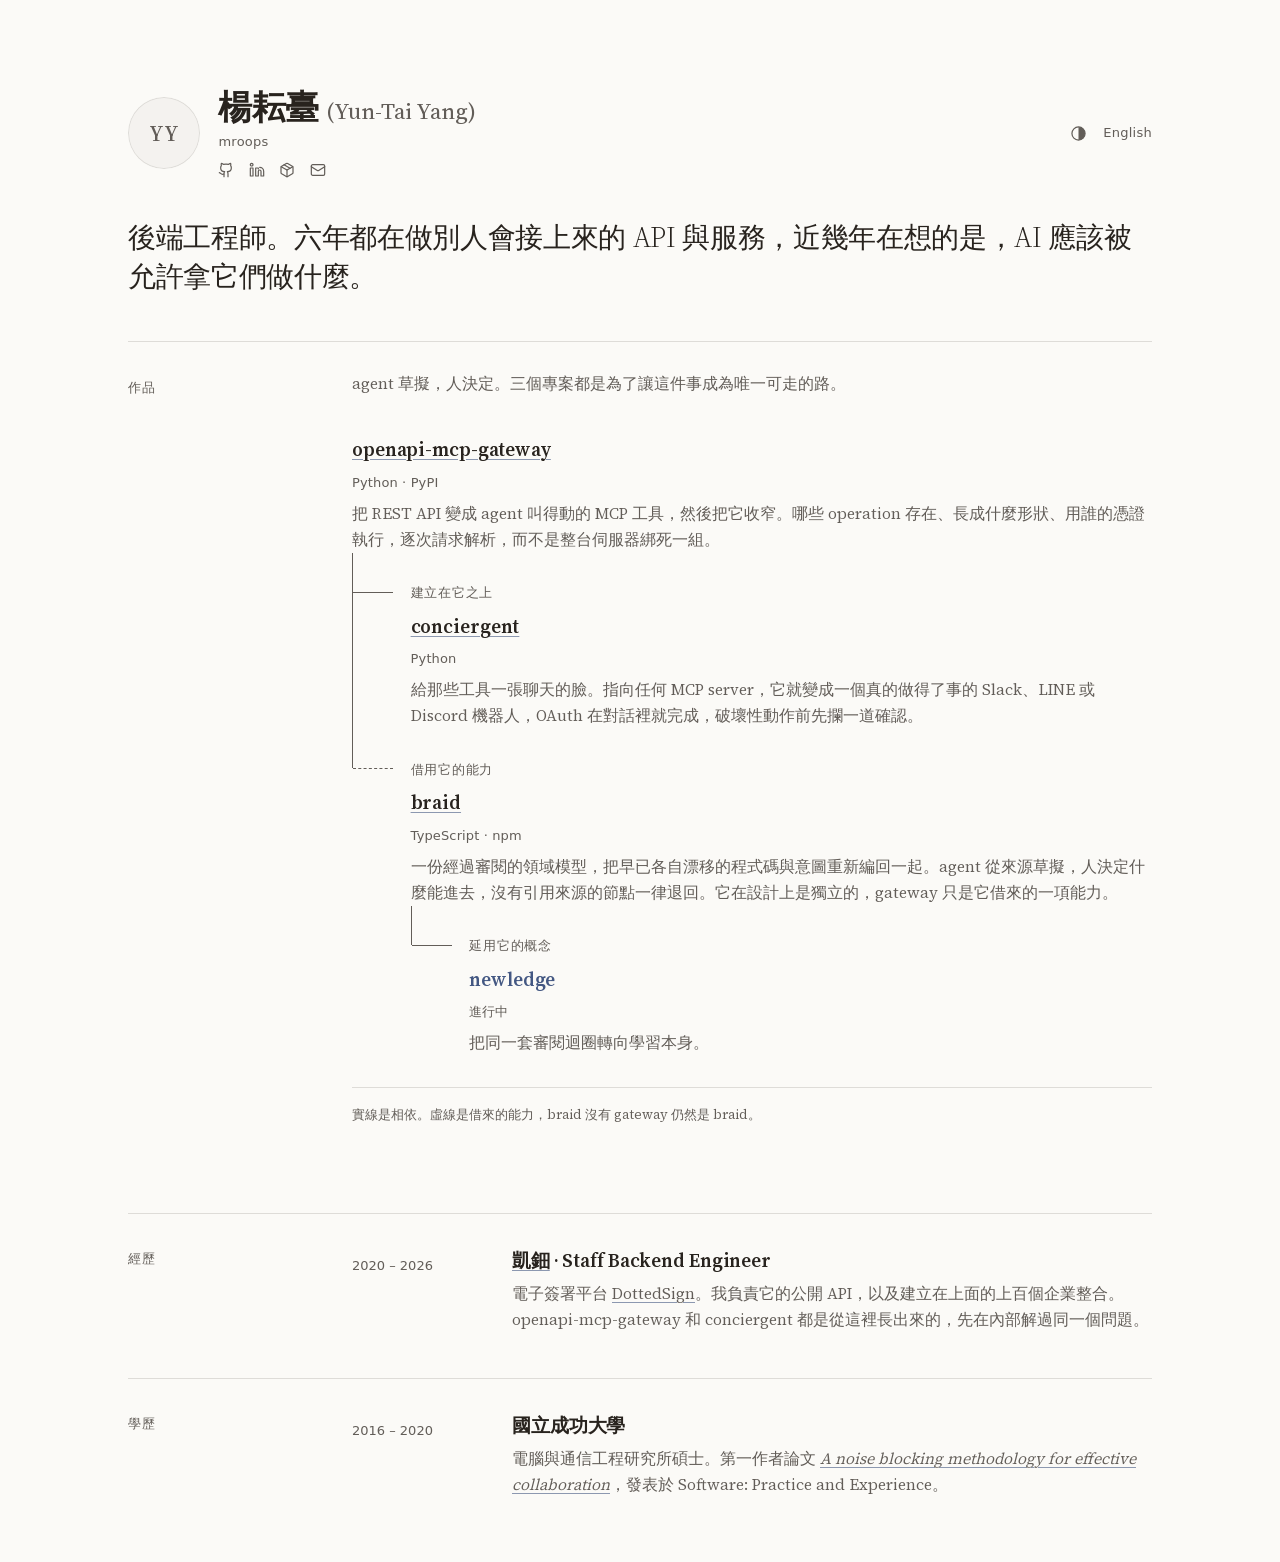
==== zh.html @ ad45bd2e "feat: replace the placeholder page with the site The page this replaces referenced a style.css that " ====
<!DOCTYPE html>
<html lang="zh-Hant">
<head>
<meta charset="utf-8">
<meta name="viewport" content="width=device-width, initial-scale=1">
<title>楊耘臺</title>
<meta name="description" content="後端工程師。六年都在做別人會接上來的 API 與服務，近幾年在想的是，AI 應該被允許拿它們做什麼。">
<link rel="icon" href="favicon.svg" type="image/svg+xml">
<link rel="alternate" hreflang="en" href="https://mroops.dev/">
<link rel="alternate" hreflang="zh-Hant" href="https://mroops.dev/zh.html">
<link rel="preload" href="fonts/source-serif-4-latin.woff2" as="font" type="font/woff2" crossorigin>
<script>
	// Runs before first paint so a pinned theme never flashes the other one.
	try { document.documentElement.dataset.theme = localStorage.getItem('theme') || '' } catch {}
</script>
<link rel="stylesheet" href="style.css">
</head>
<body>
<main class="page">

	<header class="masthead">
		<div class="identity">
			<div class="avatar" role="img" aria-label="楊耘臺">YY</div>
			<div>
				<h1 class="name">楊耘臺 <span class="name-latin">(Yun-Tai Yang)</span></h1>
				<span class="handle">mroops</span>
				<nav class="elsewhere">
					<a href="https://github.com/mroops0111" aria-label="GitHub"><svg viewBox="0 0 24 24" fill="none" stroke="currentColor" stroke-width="1.8" stroke-linecap="round" stroke-linejoin="round" aria-hidden="true"><path d="M15 22v-4a4.8 4.8 0 0 0-1-3.5c3 0 6-2 6-5.5.08-1.25-.27-2.48-1-3.5.28-1.15.28-2.35 0-3.5 0 0-1 0-3 1.5-2.64-.5-5.36-.5-8 0C6 2 5 2 5 2c-.3 1.15-.3 2.35 0 3.5A5.4 5.4 0 0 0 4 9c0 3.5 3 5.5 6 5.5-.39.49-.68 1.05-.85 1.65-.17.6-.22 1.23-.15 1.85v4"/><path d="M9 18c-4.51 2-5-2-7-2"/></svg></a>
					<a href="https://www.linkedin.com/in/yun-tai-yang-b238891b6/" aria-label="LinkedIn"><svg viewBox="0 0 24 24" fill="none" stroke="currentColor" stroke-width="1.8" stroke-linecap="round" stroke-linejoin="round" aria-hidden="true"><path d="M16 8a6 6 0 0 1 6 6v7h-4v-7a2 2 0 0 0-4 0v7h-4V9h4v1.5"/><rect width="4" height="12" x="2" y="9"/><circle cx="4" cy="4" r="2"/></svg></a>
					<a href="https://pypi.org/user/mroops0111/" aria-label="PyPI"><svg viewBox="0 0 24 24" fill="none" stroke="currentColor" stroke-width="1.8" stroke-linecap="round" stroke-linejoin="round" aria-hidden="true"><path d="m7.5 4.27 9 5.15"/><path d="M21 8a2 2 0 0 0-1-1.73l-7-4a2 2 0 0 0-2 0l-7 4A2 2 0 0 0 3 8v8a2 2 0 0 0 1 1.73l7 4a2 2 0 0 0 2 0l7-4A2 2 0 0 0 21 16Z"/><path d="m3.3 7 8.7 5 8.7-5"/><path d="M12 22V12"/></svg></a>
					<a href="mailto:mroops0111@gmail.com" aria-label="Email"><svg viewBox="0 0 24 24" fill="none" stroke="currentColor" stroke-width="1.8" stroke-linecap="round" stroke-linejoin="round" aria-hidden="true"><rect width="20" height="16" x="2" y="4" rx="2"/><path d="m22 7-8.97 5.7a1.94 1.94 0 0 1-2.06 0L2 7"/></svg></a>
				</nav>
			</div>
		</div>
		<div class="controls">
			<button class="theme" type="button" aria-label="Switch colour theme">
				<svg viewBox="0 0 16 16" width="15" height="15" aria-hidden="true">
					<circle cx="8" cy="8" r="7" fill="none" stroke="currentColor" stroke-width="1.3"/>
					<path d="M8 1a7 7 0 0 1 0 14z" fill="currentColor"/>
				</svg>
			</button>
			<a class="lang" href="./" hreflang="en">English</a>
		</div>
	</header>

	<p class="lede">後端工程師。六年都在做別人會接上來的 API 與服務，近幾年在想的是，AI 應該被允許拿它們做什麼。</p>

	<section class="section">
		<h2 class="section-label">作品</h2>

		<div class="section-body">
			<p class="framing">agent 草擬，人決定。三個專案都是為了讓這件事成為唯一可走的路。</p>

		<figure class="tree">
			<p class="tree-name"><a href="https://github.com/mroops0111/openapi-mcp-gateway">openapi-mcp-gateway</a></p>
			<p class="tree-note">Python &middot; PyPI</p>
			<p class="tree-role">把 REST API 變成 agent 叫得動的 MCP 工具，然後把它收窄。哪些 operation 存在、長成什麼形狀、用誰的憑證執行，逐次請求解析，而不是整台伺服器綁死一組。</p>

			<ul class="tree-branch">
				<li class="tree-item">
					<p class="tree-verb">建立在它之上</p>
					<p class="tree-name"><a href="https://github.com/mroops0111/conciergent">conciergent</a></p>
					<p class="tree-note">Python</p>
					<p class="tree-role">給那些工具一張聊天的臉。指向任何 MCP server，它就變成一個真的做得了事的 Slack、LINE 或 Discord 機器人，OAuth 在對話裡就完成，破壞性動作前先攔一道確認。</p>
				</li>
				<li class="tree-item tree-item--borrowed">
					<p class="tree-verb">借用它的能力</p>
					<p class="tree-name"><a href="https://github.com/mroops0111/braid">braid</a></p>
					<p class="tree-note">TypeScript &middot; npm</p>
					<p class="tree-role">一份經過審閱的領域模型，把早已各自漂移的程式碼與意圖重新編回一起。agent 從來源草擬，人決定什麼能進去，沒有引用來源的節點一律退回。它在設計上是獨立的，gateway 只是它借來的一項能力。</p>

					<ul class="tree-branch">
						<li class="tree-item tree-item--pending">
							<p class="tree-verb">延用它的概念</p>
							<p class="tree-name">newledge</p>
							<p class="tree-note">進行中</p>
							<p class="tree-role">把同一套審閱迴圈轉向學習本身。</p>
						</li>
					</ul>
				</li>
			</ul>

			<figcaption class="tree-foot">實線是相依。虛線是借來的能力，braid 沒有 gateway 仍然是 braid。</figcaption>
		</figure>



		</div>

	</section>

	<section class="section">
		<h2 class="section-label">經歷</h2>

		<div class="section-body">
			<div class="role">
				<p class="role-when">2020 &ndash; 2026</p>
				<div>
					<p class="role-where"><a href="https://www.kdan.com/">凱鈿</a> &middot; Staff Backend Engineer</p>
					<p class="role-what">電子簽署平台 <a href="https://www.dottedsign.com/">DottedSign</a>。我負責它的公開 API，以及建立在上面的上百個企業整合。openapi-mcp-gateway 和 conciergent 都是從這裡長出來的，先在內部解過同一個問題。</p>
				</div>
			</div>

		</div>
	</section>


	<section class="section">
		<h2 class="section-label">學歷</h2>

		<div class="section-body">
			<div class="role">
				<p class="role-when">2016 &ndash; 2020</p>
				<div>
					<p class="role-where">國立成功大學</p>
					<p class="role-what">電腦與通信工程研究所碩士。第一作者論文 <a href="https://doi.org/10.1002/spe.3304"><cite>A noise blocking methodology for effective collaboration</cite></a>，發表於 Software: Practice and Experience。</p>
				</div>
			</div>
		</div>
	</section>


</main>

<script>
	document.querySelector('.theme').addEventListener('click', () => {
		const root = document.documentElement
		const system = matchMedia('(prefers-color-scheme: dark)').matches ? 'dark' : 'light'
		const next = (root.dataset.theme || system) === 'dark' ? 'light' : 'dark'
		root.dataset.theme = next
		try { localStorage.setItem('theme', next) } catch {}
	})
</script>
</body>
</html>
---- style.css ----
/* Source Serif 4, variable weight 300-700, self-hosted so the page makes no third-party request.
   The latin-ext subset only downloads when a character in its range actually appears. */
@font-face {
	font-family: 'Source Serif 4';
	font-style: normal;
	font-weight: 300 700;
	font-display: swap;
	src: url(fonts/source-serif-4-latin.woff2) format('woff2');
	unicode-range: U+0000-00FF, U+0131, U+0152-0153, U+02BB-02BC, U+02C6, U+02DA, U+02DC,
		U+0304, U+0308, U+0329, U+2000-206F, U+20AC, U+2122, U+2191, U+2193, U+2212, U+2215, U+FEFF, U+FFFD;
}

@font-face {
	font-family: 'Source Serif 4';
	font-style: normal;
	font-weight: 300 700;
	font-display: swap;
	src: url(fonts/source-serif-4-latin-ext.woff2) format('woff2');
	unicode-range: U+0100-02BA, U+02BD-02C5, U+02C7-02CC, U+02CE-02D7, U+02DD-02FF, U+0304,
		U+0308, U+0329, U+1D00-1DBF, U+1E00-1E9F, U+1EF2-1EFF, U+2020, U+20A0-20AB, U+20AD-20C0,
		U+2113, U+2C60-2C7F, U+A720-A7FF;
}

/* Warm paper rather than pure white, warm ink rather than pure black. The difference is small
   per token and decisive in aggregate, it is what separates a considered page from a default one.

   Each pair is light first, dark second. Chroma rises and lightness inverts between them, but the
   hue stays the same number, because a dark mode that shifts hue reads as a different site. */
:root {
	--paper: light-dark(oklch(0.985 0.004 85), oklch(0.185 0.008 70));
	--paper-sunk: light-dark(oklch(0.962 0.005 85), oklch(0.225 0.008 70));
	--ink: light-dark(oklch(0.26 0.012 65), oklch(0.925 0.006 80));
	--ink-soft: light-dark(oklch(0.48 0.010 65), oklch(0.695 0.008 75));
	--rule: light-dark(oklch(0.895 0.006 80), oklch(0.305 0.008 70));
	--accent: light-dark(oklch(0.46 0.075 265), oklch(0.775 0.070 265));

	--page: 80%;
	--page-max: 82rem;
	--gutter: 11rem;
	--step: 1.75rem;

	/* The two portraits live here so that pointing them at an external host is a one-line edit. */
	--avatar: url(avatar.jpg);
	--avatar-alt: url(avatar-ai.jpg);

	--t-meta: 0.8125rem;
	--t-small: 0.9844rem;
	--t-body: 1.1875rem;
	--t-title: 1.75rem;
	--t-name: 2.125rem;

	color-scheme: light dark;
}

/* Left alone, color-scheme follows the system. The button pins it, and light-dark() above resolves
   against whichever of the three states is in force, so no token is ever written twice. */
:root[data-theme='light'] {
	color-scheme: light;
}

:root[data-theme='dark'] {
	color-scheme: dark;
}

* {
	box-sizing: border-box;
}

body {
	margin: 0;
	padding: 0;
	background: var(--paper);
	color: var(--ink);
	font-family: 'Source Serif 4', Charter, 'Bitstream Charter', Cambria, Georgia, serif;
	font-size: var(--t-body);
	font-weight: 380;
	line-height: 1.7;
	-webkit-font-smoothing: antialiased;
	text-rendering: optimizeLegibility;
}

/* The Latin face still leads, so English words inside a Chinese sentence stay in Source Serif.
   The CJK fallbacks run modern serif first and land on a modern sans rather than on MingLiU. */
body:lang(zh-Hant) {
	font-family: 'Source Serif 4', 'Noto Serif TC', 'Source Han Serif TC', 'Songti TC',
		'PingFang TC', 'Microsoft JhengHei', sans-serif;
	line-height: 1.95;
}

.page {
	width: min(var(--page), var(--page-max));
	margin: 0 auto;
	padding: 5.5rem 0 4rem;
}

/* Below this the left gutter has nowhere to go, so the whole page collapses to one column and the
   side padding comes back. The prose cap stops mattering because the viewport is the cap. */
@media (max-width: 52rem) {
	.page {
		width: auto;
		padding: 3.5rem 1.5rem 4rem;
	}
}

/* The accent exists only here. A link has to read as a link, and this is the single place on the
   page where colour earns its keep, so the underline carries it and the text itself stays ink. */
a {
	color: inherit;
	text-decoration-color: color-mix(in oklch, var(--accent) 60%, transparent);
	text-decoration-thickness: 1px;
	text-underline-offset: 0.18em;
	transition: text-decoration-color 0.15s ease, color 0.15s ease;
}

a:hover {
	color: var(--accent);
	text-decoration-color: var(--accent);
}

.masthead {
	display: flex;
	align-items: center;
	justify-content: space-between;
	gap: 1rem;
	margin-bottom: 2.5rem;
}

.identity {
	display: flex;
	align-items: center;
	gap: 1.15rem;
	min-width: 0;
}

/* The monogram is the element, and the photograph is a background laid over it. A missing or
   still-loading avatar.jpg therefore degrades to something deliberate rather than to a broken icon. */
.avatar {
	flex-shrink: 0;
	width: 4.5rem;
	height: 4.5rem;
	border-radius: 50%;
	position: relative;
	background-color: var(--paper-sunk);
	background-image: var(--avatar);
	background-size: cover;
	background-position: center;
	box-shadow: inset 0 0 0 1px var(--rule);
	font-family: 'Source Serif 4', serif;
	font-size: 1.375rem;
	font-weight: 500;
	line-height: 4.5rem;
	text-align: center;
	color: var(--ink-soft);
}

.avatar::after {
	content: '';
	position: absolute;
	inset: 0;
	border-radius: inherit;
	background-image: var(--avatar-alt);
	background-size: cover;
	background-position: center;
	animation: portrait 9s ease-in-out infinite;
}

@keyframes portrait {
	0%, 42% { opacity: 0; }
	50%, 92% { opacity: 1; }
	100% { opacity: 0; }
}

/* A looping animation is the exact thing this setting exists to stop, so the second portrait simply
   never appears rather than appearing without the fade. */
@media (prefers-reduced-motion: reduce) {
	.avatar::after {
		animation: none;
		opacity: 0;
	}
}

.name {
	margin: 0;
	font-size: var(--t-name);
	font-weight: 600;
	letter-spacing: -0.014em;
	line-height: 1.15;
}

/* The romanisation trails the Chinese name at a smaller size, so the two read as one name with a
   gloss rather than as two names of equal weight. */
.name-latin {
	font-size: 0.68em;
	font-weight: 400;
	letter-spacing: 0;
	color: var(--ink-soft);
}

.handle {
	display: block;
	margin-top: 0.1rem;
	font-family: system-ui, -apple-system, sans-serif;
	font-size: var(--t-meta);
	font-weight: 400;
	letter-spacing: 0.02em;
	color: var(--ink-soft);
}

/* The language switch is the one element that is deliberately not serif. It is an interface
   control rather than part of the text, and keeping it in a sans makes that distinction visible. */
.controls {
	display: flex;
	flex-shrink: 0;
	align-items: center;
	gap: 1.1rem;
}

.theme {
	display: flex;
	padding: 0;
	border: 0;
	background: none;
	color: var(--ink-soft);
	cursor: pointer;
}

.theme:hover {
	color: var(--accent);
}

.lang {
	flex-shrink: 0;
	font-family: system-ui, -apple-system, sans-serif;
	font-size: var(--t-meta);
	letter-spacing: 0.02em;
	color: var(--ink-soft);
	text-decoration: none;
}

.lang:hover {
	color: var(--accent);
}

/* The framing paragraph carries the relationship between the three entries below it, so it sits
   apart from the lede rather than inside the list, where it would read as a fourth project. */
.framing {
	margin: 0 0 2.1rem;
	font-size: var(--t-small);
	line-height: 1.75;
	color: var(--ink-soft);
	text-wrap: pretty;
}

.lede {
	margin: 0 0 calc(var(--step) * 1.15);
	font-size: var(--t-title);
	font-weight: 320;
	line-height: 1.4;
	letter-spacing: -0.012em;
	color: var(--ink);
	text-wrap: pretty;
}

.section {
	display: grid;
	grid-template-columns: var(--gutter) minmax(0, 1fr);
	gap: 0 3rem;
	margin-top: calc(var(--step) * 1.6);
	padding-top: var(--step);
	border-top: 1px solid var(--rule);
}

.section-label {
	margin: 0;
	padding-top: 0.28rem;
	font-family: system-ui, -apple-system, sans-serif;
	font-size: var(--t-meta);
	font-weight: 500;
	letter-spacing: 0.09em;
	text-transform: uppercase;
	color: var(--ink-soft);
}

.tree-note {
	margin: 0 0 0.35rem;
	font-family: system-ui, -apple-system, sans-serif;
	font-size: var(--t-meta);
	letter-spacing: 0.01em;
	color: var(--ink-soft);
}

/* Stroke icons throughout, including the two brand marks, so a logo never sits next to an outline
   at a different visual weight. They inherit colour, which is what carries them into dark mode. */
.elsewhere {
	display: flex;
	align-items: center;
	gap: 0.9rem;
	margin-top: 0.5rem;
}

.elsewhere a {
	display: flex;
	color: var(--ink-soft);
	text-decoration: none;
}

.elsewhere a:hover {
	color: var(--accent);
}

.elsewhere svg {
	width: 16px;
	height: 16px;
}

/* The rail is a left border on each item, so the last child can drop it and draw a stub instead.
   That is what turns the corner into an elbow without any extra markup. */
.tree {
	margin: 0 0 2.6rem;
	padding: 0;
}

.tree-branch {
	position: relative;
	margin: 0;
	padding: 1.7rem 0 0;
	list-style: none;
}

.tree-branch::before {
	content: '';
	position: absolute;
	top: 0;
	left: 0;
	width: 1px;
	height: 1.7rem;
	background: var(--ink-soft);
}

.tree-item {
	position: relative;
	padding: 0 0 1.7rem 3.6rem;
	border-left: 1px solid var(--ink-soft);
}

.tree-item:last-child {
	padding-bottom: 0;
	border-left-color: transparent;
}

.tree-item:last-child::after {
	content: '';
	position: absolute;
	top: 0;
	left: -1px;
	width: 1px;
	height: 0.72rem;
	background: var(--ink-soft);
}

/* The trunk is always solid, because it is structure. Only this crossbar carries the relationship,
   so the two jobs never compete for the same line. */
.tree-item::before {
	content: '';
	position: absolute;
	top: 0.72rem;
	left: 0;
	width: 2.5rem;
	border-top: 1px solid var(--ink-soft);
}

.tree-item--borrowed::before {
	border-top-style: dashed;
}

.tree-verb {
	margin: 0 0 0.15rem;
	font-family: system-ui, -apple-system, sans-serif;
	font-size: var(--t-meta);
	letter-spacing: 0.06em;
	color: var(--ink-soft);
}

.tree-name {
	margin: 0 0 0.1rem;
	font-size: var(--t-body);
	font-weight: 600;
	letter-spacing: -0.006em;
}

.tree-item--pending .tree-name {
	color: var(--accent);
}

.tree-role {
	margin: 0;
	font-size: var(--t-small);
	line-height: 1.65;
	color: var(--ink-soft);
	text-wrap: pretty;
}

.tree-foot {
	margin: 1.9rem 0 0;
	padding-top: 1.1rem;
	border-top: 1px solid var(--rule);
	font-size: var(--t-meta);
	line-height: 1.6;
	color: var(--ink-soft);
}

/* A role is a date, a place and a claim, so it is set as three parts rather than as a paragraph.
   The dates hold their own column at the reading size above, and fold into the flow below it. */
.role {
	display: grid;
	grid-template-columns: 8.5rem minmax(0, 1fr);
	gap: 0 1.5rem;
	margin-bottom: 1.6rem;
}

.role:last-child {
	margin-bottom: 0;
}

.role-when {
	font-family: system-ui, -apple-system, sans-serif;
	font-size: var(--t-meta);
	line-height: 1.7;
	color: var(--ink-soft);
}

.role-where {
	margin: 0 0 0.15rem;
	font-size: var(--t-body);
	font-weight: 600;
	letter-spacing: -0.006em;
}

.role-what {
	margin: 0;
	font-size: var(--t-small);
	line-height: 1.65;
	color: var(--ink-soft);
	text-wrap: pretty;
}

@media (max-width: 52rem) {
	.role {
		grid-template-columns: 1fr;
		gap: 0.2rem 0;
	}
}

cite {
	font-style: italic;
}
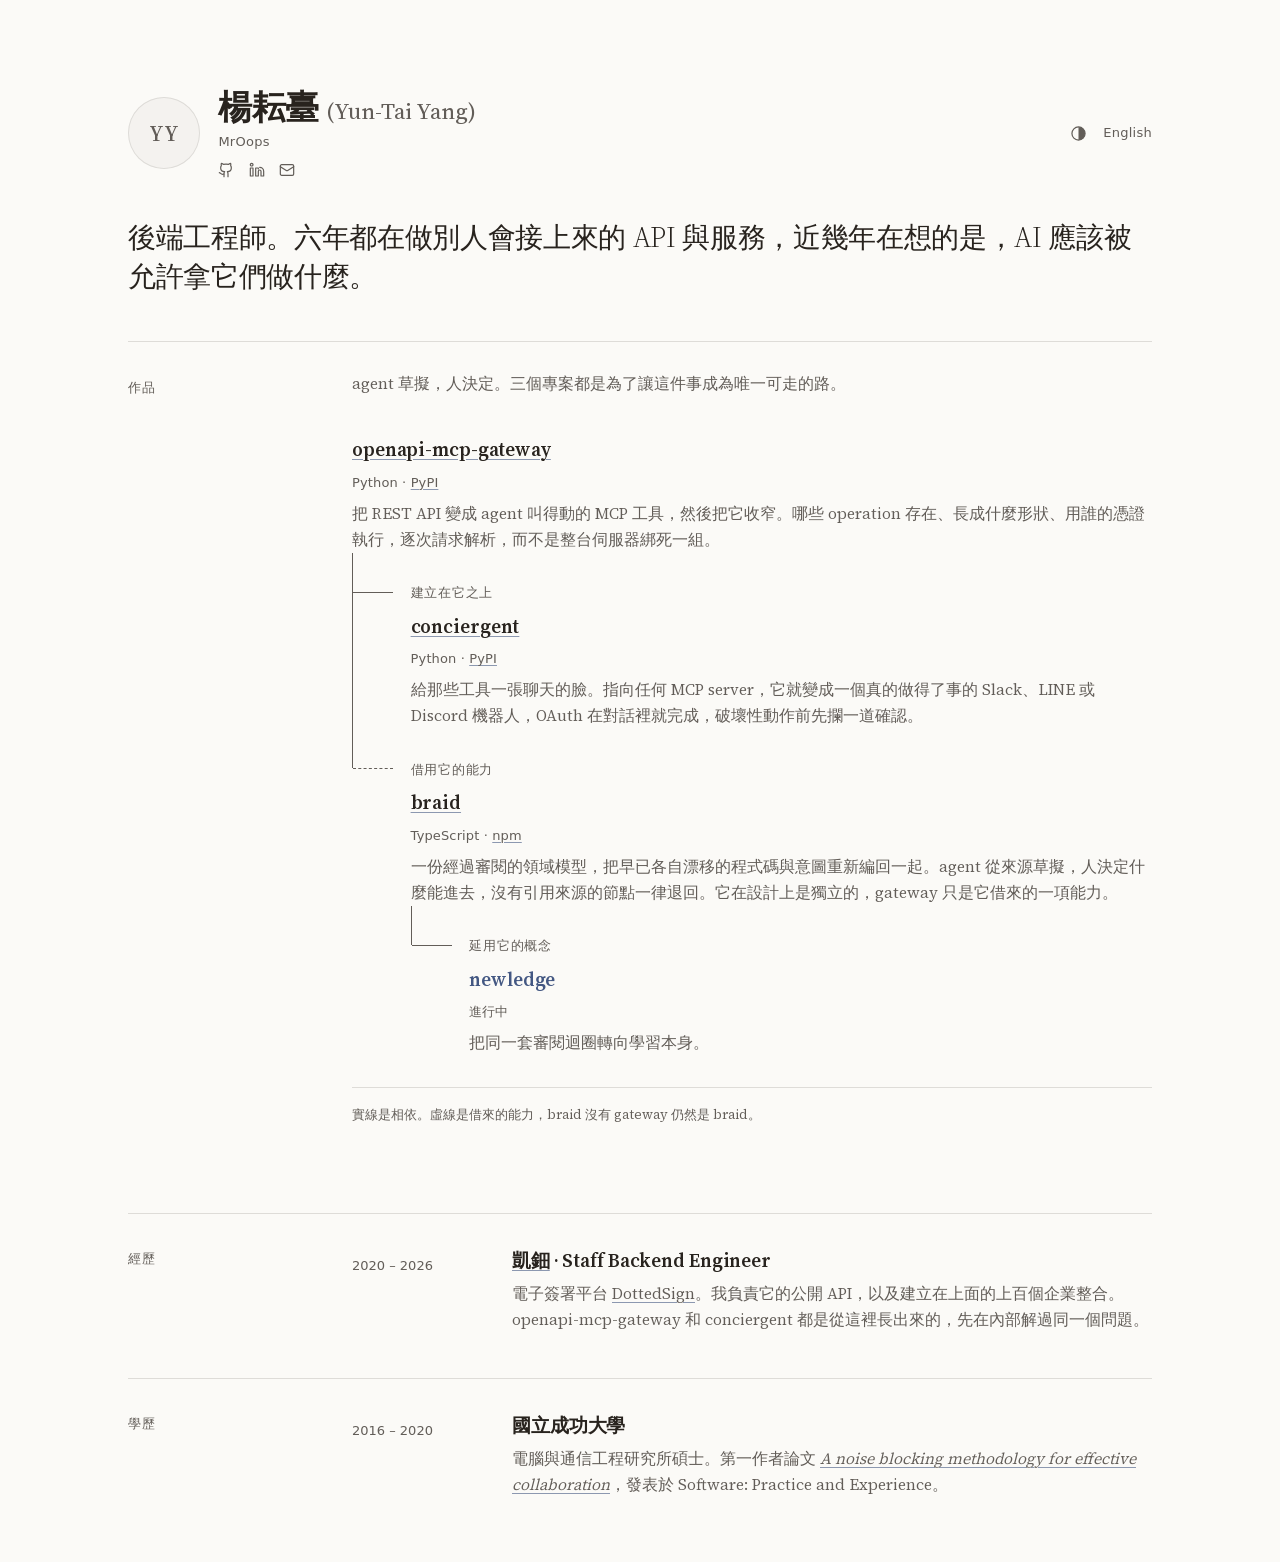
==== commit b24a4a68: "refactor: move the registry links onto the projects they belong to The icon row linked a PyPI profil" ====
--- a/zh.html
+++ b/zh.html
@@ -23,11 +23,10 @@
 			<div class="avatar" role="img" aria-label="楊耘臺">YY</div>
 			<div>
 				<h1 class="name">楊耘臺 <span class="name-latin">(Yun-Tai Yang)</span></h1>
-				<span class="handle">mroops</span>
+				<span class="handle">MrOops</span>
 				<nav class="elsewhere">
 					<a href="https://github.com/mroops0111" aria-label="GitHub"><svg viewBox="0 0 24 24" fill="none" stroke="currentColor" stroke-width="1.8" stroke-linecap="round" stroke-linejoin="round" aria-hidden="true"><path d="M15 22v-4a4.8 4.8 0 0 0-1-3.5c3 0 6-2 6-5.5.08-1.25-.27-2.48-1-3.5.28-1.15.28-2.35 0-3.5 0 0-1 0-3 1.5-2.64-.5-5.36-.5-8 0C6 2 5 2 5 2c-.3 1.15-.3 2.35 0 3.5A5.4 5.4 0 0 0 4 9c0 3.5 3 5.5 6 5.5-.39.49-.68 1.05-.85 1.65-.17.6-.22 1.23-.15 1.85v4"/><path d="M9 18c-4.51 2-5-2-7-2"/></svg></a>
 					<a href="https://www.linkedin.com/in/yun-tai-yang-b238891b6/" aria-label="LinkedIn"><svg viewBox="0 0 24 24" fill="none" stroke="currentColor" stroke-width="1.8" stroke-linecap="round" stroke-linejoin="round" aria-hidden="true"><path d="M16 8a6 6 0 0 1 6 6v7h-4v-7a2 2 0 0 0-4 0v7h-4V9h4v1.5"/><rect width="4" height="12" x="2" y="9"/><circle cx="4" cy="4" r="2"/></svg></a>
-					<a href="https://pypi.org/user/mroops0111/" aria-label="PyPI"><svg viewBox="0 0 24 24" fill="none" stroke="currentColor" stroke-width="1.8" stroke-linecap="round" stroke-linejoin="round" aria-hidden="true"><path d="m7.5 4.27 9 5.15"/><path d="M21 8a2 2 0 0 0-1-1.73l-7-4a2 2 0 0 0-2 0l-7 4A2 2 0 0 0 3 8v8a2 2 0 0 0 1 1.73l7 4a2 2 0 0 0 2 0l7-4A2 2 0 0 0 21 16Z"/><path d="m3.3 7 8.7 5 8.7-5"/><path d="M12 22V12"/></svg></a>
 					<a href="mailto:mroops0111@gmail.com" aria-label="Email"><svg viewBox="0 0 24 24" fill="none" stroke="currentColor" stroke-width="1.8" stroke-linecap="round" stroke-linejoin="round" aria-hidden="true"><rect width="20" height="16" x="2" y="4" rx="2"/><path d="m22 7-8.97 5.7a1.94 1.94 0 0 1-2.06 0L2 7"/></svg></a>
 				</nav>
 			</div>
@@ -53,20 +52,20 @@
 
 		<figure class="tree">
 			<p class="tree-name"><a href="https://github.com/mroops0111/openapi-mcp-gateway">openapi-mcp-gateway</a></p>
-			<p class="tree-note">Python &middot; PyPI</p>
+			<p class="tree-note">Python &middot; <a href="https://pypi.org/project/openapi-mcp-gateway/">PyPI</a></p>
 			<p class="tree-role">把 REST API 變成 agent 叫得動的 MCP 工具，然後把它收窄。哪些 operation 存在、長成什麼形狀、用誰的憑證執行，逐次請求解析，而不是整台伺服器綁死一組。</p>
 
 			<ul class="tree-branch">
 				<li class="tree-item">
 					<p class="tree-verb">建立在它之上</p>
 					<p class="tree-name"><a href="https://github.com/mroops0111/conciergent">conciergent</a></p>
-					<p class="tree-note">Python</p>
+					<p class="tree-note">Python &middot; <a href="https://pypi.org/project/conciergent/">PyPI</a></p>
 					<p class="tree-role">給那些工具一張聊天的臉。指向任何 MCP server，它就變成一個真的做得了事的 Slack、LINE 或 Discord 機器人，OAuth 在對話裡就完成，破壞性動作前先攔一道確認。</p>
 				</li>
 				<li class="tree-item tree-item--borrowed">
 					<p class="tree-verb">借用它的能力</p>
 					<p class="tree-name"><a href="https://github.com/mroops0111/braid">braid</a></p>
-					<p class="tree-note">TypeScript &middot; npm</p>
+					<p class="tree-note">TypeScript &middot; <a href="https://www.npmjs.com/package/@braidhq/cli">npm</a></p>
 					<p class="tree-role">一份經過審閱的領域模型，把早已各自漂移的程式碼與意圖重新編回一起。agent 從來源草擬，人決定什麼能進去，沒有引用來源的節點一律退回。它在設計上是獨立的，gateway 只是它借來的一項能力。</p>
 
 					<ul class="tree-branch">
--- a/style.css
+++ b/style.css
@@ -39,9 +39,10 @@
 	--gutter: 11rem;
 	--step: 1.75rem;
 
-	/* The two portraits live here so that pointing them at an external host is a one-line edit. */
-	--avatar: url(avatar.jpg);
-	--avatar-alt: url(avatar-ai.jpg);
+	/* Hosted on R2 rather than committed, so a portrait can be replaced or withdrawn without
+	   rewriting this repository's history. Both fail to a monogram, so a 404 here is survivable. */
+	--avatar: url(https://cdn.mroops.dev/assets/avatar.jpg);
+	--avatar-alt: url(https://cdn.mroops.dev/assets/avatar-ai.jpg);
 
 	--t-meta: 0.8125rem;
 	--t-small: 0.9844rem;
@@ -132,18 +133,17 @@
 	min-width: 0;
 }
 
-/* The monogram is the element, and the photograph is a background laid over it. A missing or
-   still-loading avatar.jpg therefore degrades to something deliberate rather than to a broken icon. */
+/* Both portraits are absolutely positioned layers, so the monogram underneath them only ever
+   shows when neither image loads. Putting a portrait in `background-image` instead would paint it
+   behind the text, and the letters would sit on the face. */
 .avatar {
+	position: relative;
 	flex-shrink: 0;
 	width: 4.5rem;
 	height: 4.5rem;
+	overflow: hidden;
 	border-radius: 50%;
-	position: relative;
 	background-color: var(--paper-sunk);
-	background-image: var(--avatar);
-	background-size: cover;
-	background-position: center;
 	box-shadow: inset 0 0 0 1px var(--rule);
 	font-family: 'Source Serif 4', serif;
 	font-size: 1.375rem;
@@ -153,14 +153,21 @@
 	color: var(--ink-soft);
 }
 
+.avatar::before,
 .avatar::after {
 	content: '';
 	position: absolute;
 	inset: 0;
-	border-radius: inherit;
-	background-image: var(--avatar-alt);
 	background-size: cover;
 	background-position: center;
+}
+
+.avatar::before {
+	background-image: var(--avatar);
+}
+
+.avatar::after {
+	background-image: var(--avatar-alt);
 	animation: portrait 9s ease-in-out infinite;
 }
 
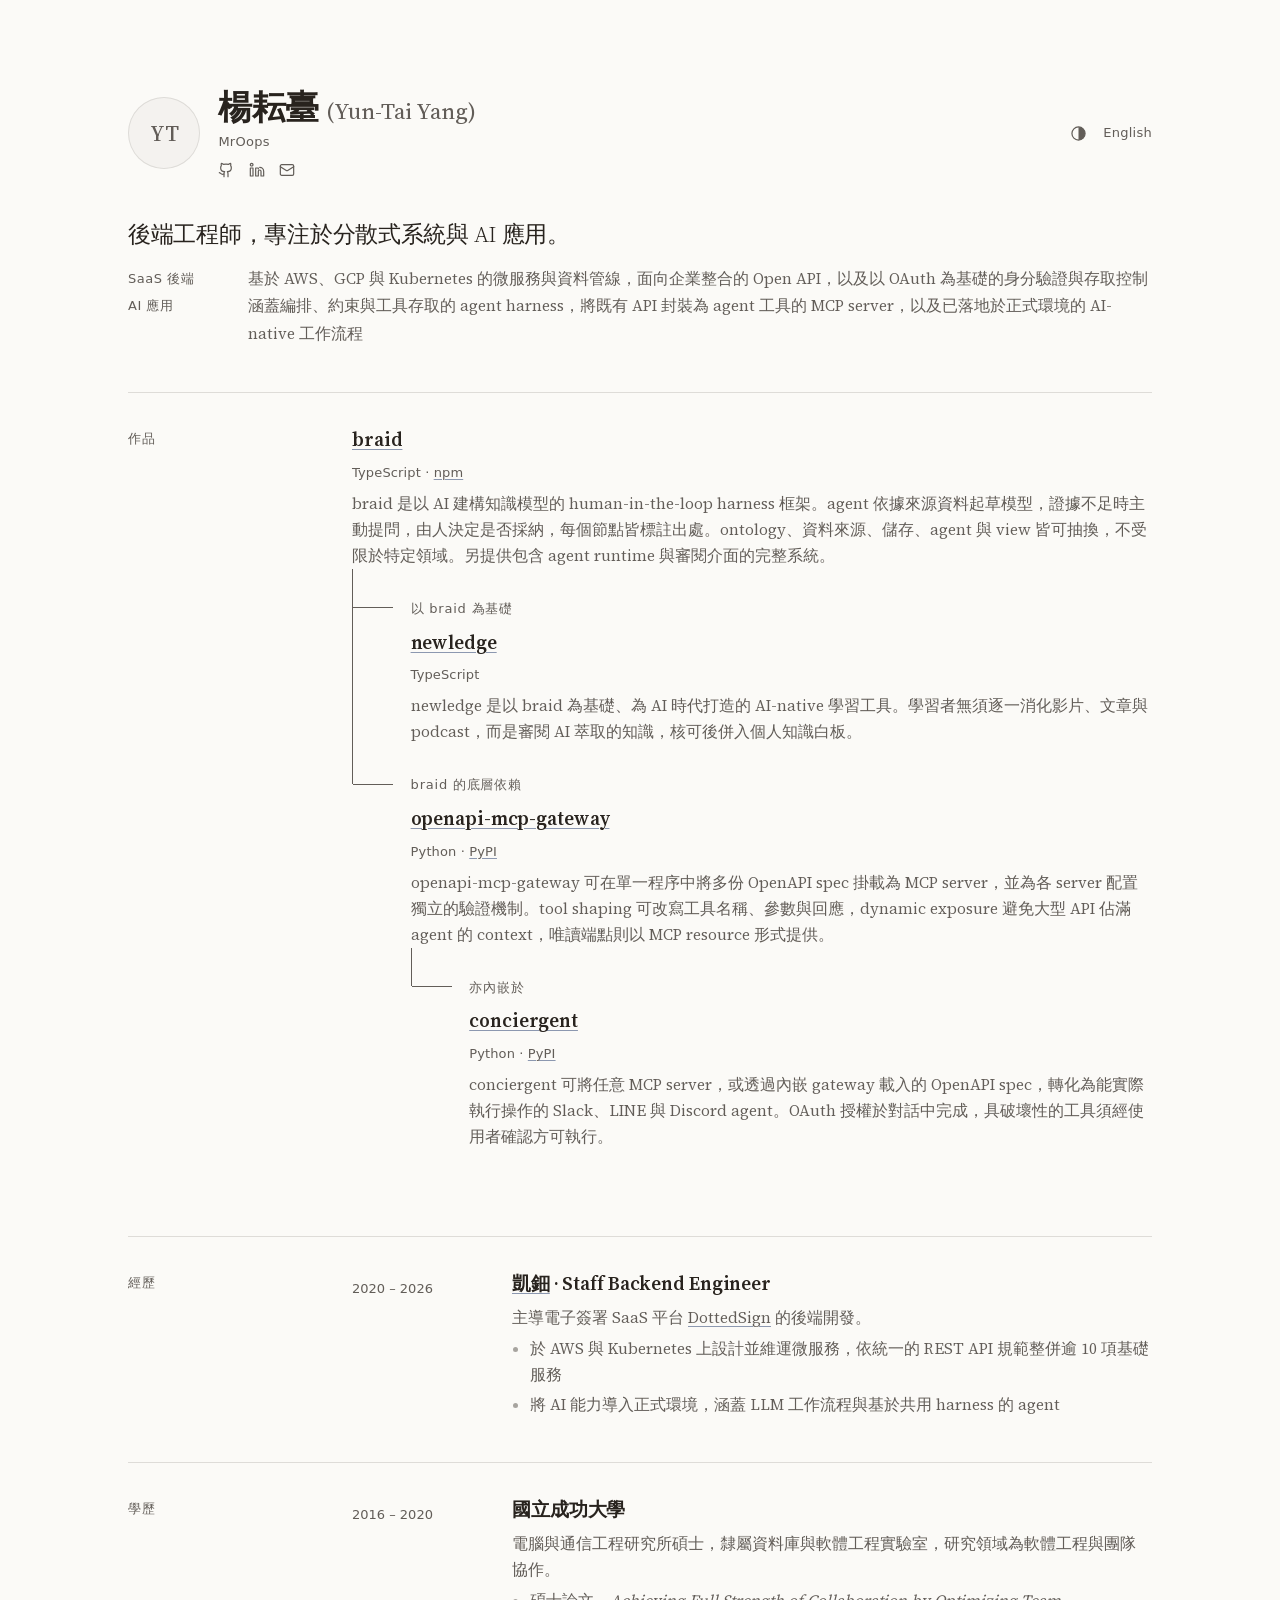
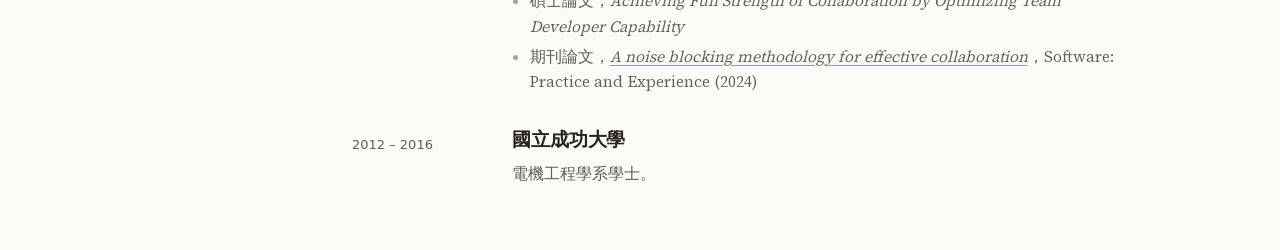
==== commit aac5388e: "feat: rewrite the copy around backend and applied AI, and adopt the YT mark - Replace the lede with " ====
--- a/zh.html
+++ b/zh.html
@@ -4,7 +4,7 @@
 <meta charset="utf-8">
 <meta name="viewport" content="width=device-width, initial-scale=1">
 <title>楊耘臺</title>
-<meta name="description" content="後端工程師。六年都在做別人會接上來的 API 與服務，近幾年在想的是，AI 應該被允許拿它們做什麼。">
+<meta name="description" content="後端工程師，專注於分散式系統與 AI 應用。">
 <link rel="icon" href="favicon.svg" type="image/svg+xml">
 <link rel="alternate" hreflang="en" href="https://mroops.dev/">
 <link rel="alternate" hreflang="zh-Hant" href="https://mroops.dev/zh.html">
@@ -20,7 +20,7 @@
 
 	<header class="masthead">
 		<div class="identity">
-			<div class="avatar" role="img" aria-label="楊耘臺">YY</div>
+			<div class="avatar" role="img" aria-label="楊耘臺">YT</div>
 			<div>
 				<h1 class="name">楊耘臺 <span class="name-latin">(Yun-Tai Yang)</span></h1>
 				<span class="handle">MrOops</span>
@@ -42,44 +42,45 @@
 		</div>
 	</header>
 
-	<p class="lede">後端工程師。六年都在做別人會接上來的 API 與服務，近幾年在想的是，AI 應該被允許拿它們做什麼。</p>
+	<p class="lede">後端工程師，專注於分散式系統與 AI 應用。</p>
+	<ul class="focus">
+		<li><span class="focus-label">SaaS 後端</span>基於 AWS、GCP 與 Kubernetes 的微服務與資料管線，面向企業整合的 Open API，以及以 OAuth 為基礎的身分驗證與存取控制</li>
+		<li><span class="focus-label">AI 應用</span>涵蓋編排、約束與工具存取的 agent harness，將既有 API 封裝為 agent 工具的 MCP server，以及已落地於正式環境的 AI-native 工作流程</li>
+	</ul>
 
 	<section class="section">
 		<h2 class="section-label">作品</h2>
 
 		<div class="section-body">
-			<p class="framing">agent 草擬，人決定。三個專案都是為了讓這件事成為唯一可走的路。</p>
 
 		<figure class="tree">
-			<p class="tree-name"><a href="https://github.com/mroops0111/openapi-mcp-gateway">openapi-mcp-gateway</a></p>
-			<p class="tree-note">Python &middot; <a href="https://pypi.org/project/openapi-mcp-gateway/">PyPI</a></p>
-			<p class="tree-role">把 REST API 變成 agent 叫得動的 MCP 工具，然後把它收窄。哪些 operation 存在、長成什麼形狀、用誰的憑證執行，逐次請求解析，而不是整台伺服器綁死一組。</p>
+			<p class="tree-name"><a href="https://github.com/mroops0111/braid">braid</a></p>
+			<p class="tree-note">TypeScript &middot; <a href="https://www.npmjs.com/package/@braidhq/cli">npm</a></p>
+			<p class="tree-role">braid 是以 AI 建構知識模型的 human-in-the-loop harness 框架。agent 依據來源資料起草模型，證據不足時主動提問，由人決定是否採納，每個節點皆標註出處。ontology、資料來源、儲存、agent 與 view 皆可抽換，不受限於特定領域。另提供包含 agent runtime 與審閱介面的完整系統。</p>
 
 			<ul class="tree-branch">
 				<li class="tree-item">
-					<p class="tree-verb">建立在它之上</p>
-					<p class="tree-name"><a href="https://github.com/mroops0111/conciergent">conciergent</a></p>
-					<p class="tree-note">Python &middot; <a href="https://pypi.org/project/conciergent/">PyPI</a></p>
-					<p class="tree-role">給那些工具一張聊天的臉。指向任何 MCP server，它就變成一個真的做得了事的 Slack、LINE 或 Discord 機器人，OAuth 在對話裡就完成，破壞性動作前先攔一道確認。</p>
+					<p class="tree-verb">以 braid 為基礎</p>
+					<p class="tree-name"><a href="https://github.com/mroops0111/newledge">newledge</a></p>
+					<p class="tree-note">TypeScript</p>
+					<p class="tree-role">newledge 是以 braid 為基礎、為 AI 時代打造的 AI-native 學習工具。學習者無須逐一消化影片、文章與 podcast，而是審閱 AI 萃取的知識，核可後併入個人知識白板。</p>
 				</li>
-				<li class="tree-item tree-item--borrowed">
-					<p class="tree-verb">借用它的能力</p>
-					<p class="tree-name"><a href="https://github.com/mroops0111/braid">braid</a></p>
-					<p class="tree-note">TypeScript &middot; <a href="https://www.npmjs.com/package/@braidhq/cli">npm</a></p>
-					<p class="tree-role">一份經過審閱的領域模型，把早已各自漂移的程式碼與意圖重新編回一起。agent 從來源草擬，人決定什麼能進去，沒有引用來源的節點一律退回。它在設計上是獨立的，gateway 只是它借來的一項能力。</p>
+				<li class="tree-item">
+					<p class="tree-verb">braid 的底層依賴</p>
+					<p class="tree-name"><a href="https://github.com/mroops0111/openapi-mcp-gateway">openapi-mcp-gateway</a></p>
+					<p class="tree-note">Python &middot; <a href="https://pypi.org/project/openapi-mcp-gateway/">PyPI</a></p>
+					<p class="tree-role">openapi-mcp-gateway 可在單一程序中將多份 OpenAPI spec 掛載為 MCP server，並為各 server 配置獨立的驗證機制。tool shaping 可改寫工具名稱、參數與回應，dynamic exposure 避免大型 API 佔滿 agent 的 context，唯讀端點則以 MCP resource 形式提供。</p>
 
 					<ul class="tree-branch">
-						<li class="tree-item tree-item--pending">
-							<p class="tree-verb">延用它的概念</p>
-							<p class="tree-name">newledge</p>
-							<p class="tree-note">進行中</p>
-							<p class="tree-role">把同一套審閱迴圈轉向學習本身。</p>
+						<li class="tree-item">
+							<p class="tree-verb">亦內嵌於</p>
+							<p class="tree-name"><a href="https://github.com/mroops0111/conciergent">conciergent</a></p>
+							<p class="tree-note">Python &middot; <a href="https://pypi.org/project/conciergent/">PyPI</a></p>
+							<p class="tree-role">conciergent 可將任意 MCP server，或透過內嵌 gateway 載入的 OpenAPI spec，轉化為能實際執行操作的 Slack、LINE 與 Discord agent。OAuth 授權於對話中完成，具破壞性的工具須經使用者確認方可執行。</p>
 						</li>
 					</ul>
 				</li>
 			</ul>
-
-			<figcaption class="tree-foot">實線是相依。虛線是借來的能力，braid 沒有 gateway 仍然是 braid。</figcaption>
 		</figure>
 
 
@@ -96,7 +97,11 @@
 				<p class="role-when">2020 &ndash; 2026</p>
 				<div>
 					<p class="role-where"><a href="https://www.kdan.com/">凱鈿</a> &middot; Staff Backend Engineer</p>
-					<p class="role-what">電子簽署平台 <a href="https://www.dottedsign.com/">DottedSign</a>。我負責它的公開 API，以及建立在上面的上百個企業整合。openapi-mcp-gateway 和 conciergent 都是從這裡長出來的，先在內部解過同一個問題。</p>
+					<p class="role-what">主導電子簽署 SaaS 平台 <a href="https://www.dottedsign.com/">DottedSign</a> 的後端開發。</p>
+					<ul class="role-points">
+						<li>於 AWS 與 Kubernetes 上設計並維運微服務，依統一的 REST API 規範整併逾 10 項基礎服務</li>
+						<li>將 AI 能力導入正式環境，涵蓋 LLM 工作流程與基於共用 harness 的 agent</li>
+					</ul>
 				</div>
 			</div>
 
@@ -112,7 +117,18 @@
 				<p class="role-when">2016 &ndash; 2020</p>
 				<div>
 					<p class="role-where">國立成功大學</p>
-					<p class="role-what">電腦與通信工程研究所碩士。第一作者論文 <a href="https://doi.org/10.1002/spe.3304"><cite>A noise blocking methodology for effective collaboration</cite></a>，發表於 Software: Practice and Experience。</p>
+					<p class="role-what">電腦與通信工程研究所碩士，隸屬資料庫與軟體工程實驗室，研究領域為軟體工程與團隊協作。</p>
+					<ul class="role-points">
+						<li>碩士論文，<cite>Achieving Full Strength of Collaboration by Optimizing Team Developer Capability</cite></li>
+						<li>期刊論文，<a href="https://doi.org/10.1002/spe.3304"><cite>A noise blocking methodology for effective collaboration</cite></a>，Software: Practice and Experience (2024)</li>
+					</ul>
+				</div>
+			</div>
+			<div class="role">
+				<p class="role-when">2012 &ndash; 2016</p>
+				<div>
+					<p class="role-where">國立成功大學</p>
+					<p class="role-what">電機工程學系學士。</p>
 				</div>
 			</div>
 		</div>
--- a/style.css
+++ b/style.css
@@ -47,7 +47,7 @@
 	--t-meta: 0.8125rem;
 	--t-small: 0.9844rem;
 	--t-body: 1.1875rem;
-	--t-title: 1.75rem;
+	--t-title: 1.4375rem;
 	--t-name: 2.125rem;
 
 	color-scheme: light dark;
@@ -248,24 +248,48 @@
 	color: var(--accent);
 }
 
-/* The framing paragraph carries the relationship between the three entries below it, so it sits
-   apart from the lede rather than inside the list, where it would read as a fourth project. */
-.framing {
-	margin: 0 0 2.1rem;
-	font-size: var(--t-small);
-	line-height: 1.75;
-	color: var(--ink-soft);
-	text-wrap: pretty;
-}
-
 .lede {
-	margin: 0 0 calc(var(--step) * 1.15);
+	margin: 0 0 0.9rem;
 	font-size: var(--t-title);
 	font-weight: 320;
 	line-height: 1.4;
 	letter-spacing: -0.012em;
 	color: var(--ink);
 	text-wrap: pretty;
+}
+
+/* Two lines rather than a paragraph, one per field, so the lede stays a single claim and the
+   evidence for it can be scanned. The labels share the section labels' sans so they read as
+   interface rather than as text. */
+.focus {
+	margin: 0 0 calc(var(--step) * 1.15);
+	padding: 0;
+	list-style: none;
+	font-size: var(--t-small);
+	line-height: 1.75;
+	color: var(--ink-soft);
+}
+
+.focus li {
+	display: grid;
+	grid-template-columns: 6.5rem minmax(0, 1fr);
+	gap: 0 1rem;
+}
+
+.focus-label {
+	padding-top: 0.2rem;
+	font-family: system-ui, -apple-system, sans-serif;
+	font-size: var(--t-meta);
+	font-weight: 500;
+	letter-spacing: 0.04em;
+	color: var(--ink-soft);
+}
+
+@media (max-width: 52rem) {
+	.focus li {
+		grid-template-columns: 1fr;
+		margin-bottom: 0.5rem;
+	}
 }
 
 .section {
@@ -365,8 +389,6 @@
 	background: var(--ink-soft);
 }
 
-/* The trunk is always solid, because it is structure. Only this crossbar carries the relationship,
-   so the two jobs never compete for the same line. */
 .tree-item::before {
 	content: '';
 	position: absolute;
@@ -376,10 +398,6 @@
 	border-top: 1px solid var(--ink-soft);
 }
 
-.tree-item--borrowed::before {
-	border-top-style: dashed;
-}
-
 .tree-verb {
 	margin: 0 0 0.15rem;
 	font-family: system-ui, -apple-system, sans-serif;
@@ -395,25 +413,12 @@
 	letter-spacing: -0.006em;
 }
 
-.tree-item--pending .tree-name {
-	color: var(--accent);
-}
-
 .tree-role {
 	margin: 0;
 	font-size: var(--t-small);
 	line-height: 1.65;
 	color: var(--ink-soft);
 	text-wrap: pretty;
-}
-
-.tree-foot {
-	margin: 1.9rem 0 0;
-	padding-top: 1.1rem;
-	border-top: 1px solid var(--rule);
-	font-size: var(--t-meta);
-	line-height: 1.6;
-	color: var(--ink-soft);
 }
 
 /* A role is a date, a place and a claim, so it is set as three parts rather than as a paragraph.
@@ -451,6 +456,23 @@
 	text-wrap: pretty;
 }
 
+.role-points {
+	margin: 0.35rem 0 0;
+	padding-left: 1.1rem;
+	font-size: var(--t-small);
+	line-height: 1.65;
+	color: var(--ink-soft);
+	text-wrap: pretty;
+}
+
+.role-points li + li {
+	margin-top: 0.2rem;
+}
+
+.role-points li::marker {
+	color: color-mix(in oklch, var(--ink-soft) 55%, transparent);
+}
+
 @media (max-width: 52rem) {
 	.role {
 		grid-template-columns: 1fr;
